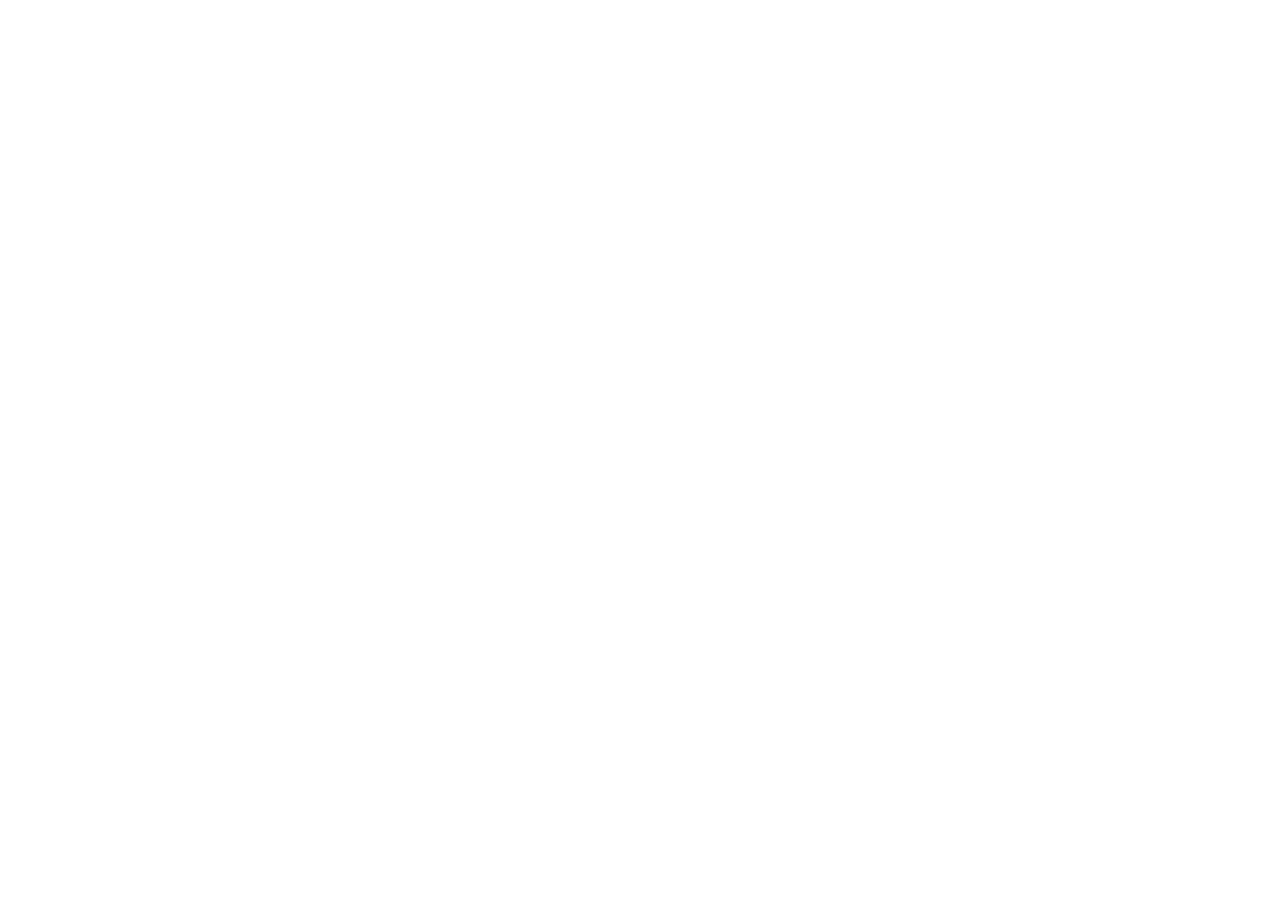
==== index.html @ 9f694861 "Project initialization" ====
<!doctype html>
<html lang="en">
  <head>
    <meta charset="UTF-8" />
    <meta name="viewport" content="width=device-width, initial-scale=1.0" />
    <title>Bloomreach App</title>
  </head>
  <body></body>
</html>
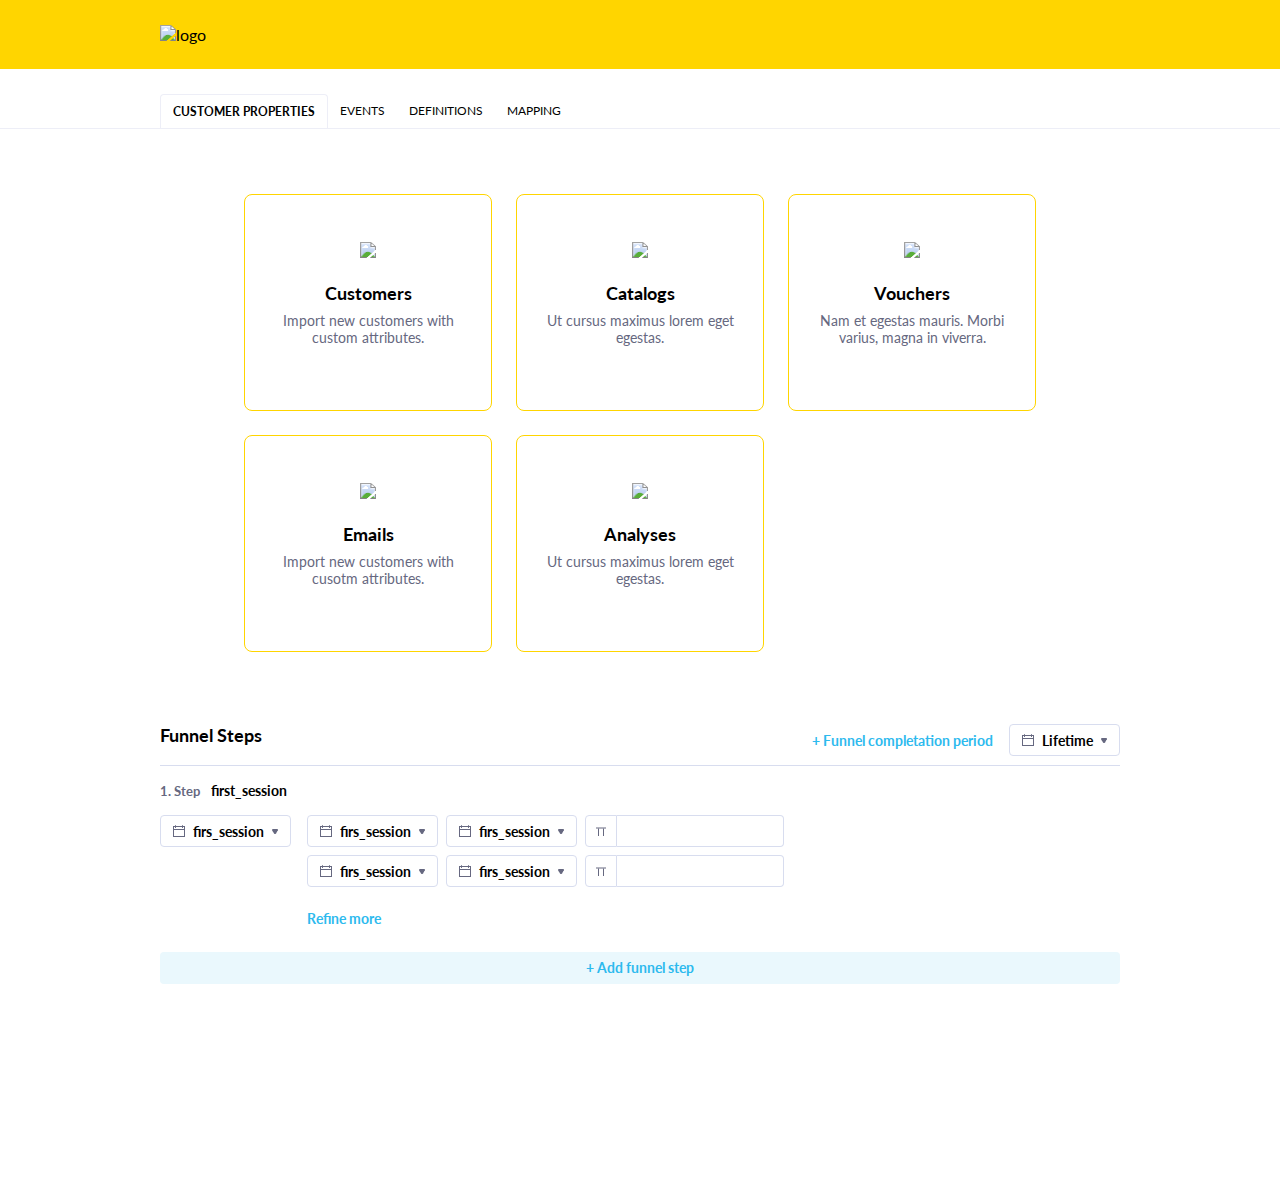
==== commit 62217712: "Created Funnels section. Design 90% is done. Created scss elements file." ====
--- a/index.html
+++ b/index.html
@@ -4,6 +4,149 @@
     <meta charset="UTF-8" />
     <meta name="viewport" content="width=device-width, initial-scale=1.0" />
     <title>Bloomreach App</title>
+    <link rel="stylesheet" href="/assets/css/style.css" />
   </head>
-  <body></body>
+  <body>
+    <div class="app">
+      <div class="container-fluid">
+        <section class="header">
+          <div class="container">
+            <div class="logo">
+              <img src="/assets/img/bloomreach-logo.svg" alt="logo" />
+            </div>
+          </div>
+        </section>
+        <section class="filters">
+          <div class="container">
+            <div class="tabs">
+              <span class="tab active">Customer properties</span>
+              <span class="tab">Events</span>
+              <span class="tab">Definitions</span>
+              <span class="tab">Mapping</span>
+            </div>
+          </div>
+        </section>
+        <div class="container">
+          <section class="services">
+            <div class="cards">
+              <div class="card">
+                <div class="w-flex-col">
+                  <div class="icon">
+                    <img src="/assets/img/icon-customers.svg" />
+                  </div>
+                  <h3 class="title">Customers</h3>
+                  <p class="text">
+                    Import new customers with custom attributes.
+                  </p>
+                </div>
+              </div>
+              <div class="card">
+                <div class="w-flex-col">
+                  <div class="icon">
+                    <img src="/assets/img/icon-customers.svg" />
+                  </div>
+                  <h3 class="title">Catalogs</h3>
+                  <p class="text">Ut cursus maximus lorem eget egestas.</p>
+                </div>
+              </div>
+              <div class="card">
+                <div class="w-flex-col">
+                  <div class="icon">
+                    <img src="/assets/img/icon-customers.svg" />
+                  </div>
+                  <h3 class="title">Vouchers</h3>
+                  <p class="text">
+                    Nam et egestas mauris. Morbi varius, magna in viverra.
+                  </p>
+                </div>
+              </div>
+              <div class="card">
+                <div class="w-flex-col">
+                  <div class="icon">
+                    <img src="/assets/img/icon-customers.svg" />
+                  </div>
+                  <h3 class="title">Emails</h3>
+                  <p class="text">
+                    Import new customers with cusotm attributes.
+                  </p>
+                </div>
+              </div>
+              <div class="card">
+                <div class="w-flex-col">
+                  <div class="icon">
+                    <img src="/assets/img/icon-customers.svg" />
+                  </div>
+                  <h3 class="title">Analyses</h3>
+                  <p class="text">Ut cursus maximus lorem eget egestas.</p>
+                </div>
+              </div>
+            </div>
+          </section>
+          <section class="funnel">
+            <div class="top-bar flex-row flex-just-s-b">
+              <h2 class="title">Funnel Steps</h2>
+              <div class="actions">
+                <div class="cta-text">+ Funnel completation period</div>
+                <div class="selector period">
+                  <span class="icon"></span>
+                  <span class="text">Lifetime</span>
+                  <span class="arrow"></span>
+                </div>
+              </div>
+            </div>
+            <div class="steps">
+              <div class="step">
+                <div class="step-text text">
+                  1. Step <span class="name">first_session</span>
+                </div>
+                <div class="steps-group">
+                  <div class="selector session">
+                    <span class="icon"></span>
+                    <span class="text">firs_session</span>
+                    <span class="arrow"></span>
+                  </div>
+                  <div class="steps-filters">
+                    <div class="group">
+                      <div class="selector device">
+                        <span class="icon"></span>
+                        <span class="text">firs_session</span>
+                        <span class="arrow"></span>
+                      </div>
+                      <div class="selector equals">
+                        <span class="icon"></span>
+                        <span class="text">firs_session</span>
+                        <span class="arrow"></span>
+                      </div>
+                      <div class="input-group">
+                        <span class="icon"></span>
+                        <input type="text" />
+                      </div>
+                    </div>
+                    <div class="group">
+                      <div class="selector device">
+                        <span class="icon"></span>
+                        <span class="text">firs_session</span>
+                        <span class="arrow"></span>
+                      </div>
+                      <div class="selector equals">
+                        <span class="icon"></span>
+                        <span class="text">firs_session</span>
+                        <span class="arrow"></span>
+                      </div>
+                      <div class="input-group">
+                        <span class="icon"></span>
+                        <input type="text" />
+                      </div>
+                    </div>
+                    <span class="cta-text more">Refine more</span>
+                  </div>
+                </div>
+              </div>
+              <div class="btn cta-text add-step">+ Add funnel step</div>
+            </div>
+          </section>
+        </div>
+      </div>
+    </div>
+  </body>
 </html>
--- a/assets/css/style.css
+++ b/assets/css/style.css
@@ -0,0 +1,254 @@
+@import url("https://fonts.googleapis.com/css2?family=Lato:ital,wght@0,100;0,300;0,400;0,700;0,900;1,100;1,400;1,700;1,900&display=swap");
+* {
+  padding: 0;
+  margin: 0;
+  font-family: "Lato", sans-serif;
+  box-sizing: border-box;
+  -webkit-font-smoothing: antialiased;
+  -moz-osx-font-smoothing: grayscale;
+  line-height: normal;
+}
+
+a {
+  text-decoration: none;
+}
+
+p {
+  font-size: 14px;
+  font-style: normal;
+  font-weight: 400;
+}
+
+body {
+  font-size: 16px;
+}
+
+.container {
+  width: 100%;
+  max-width: 960px;
+  margin: 0 auto;
+}
+
+.container-fluid {
+  width: 100%;
+}
+
+.flex-row {
+  display: flex;
+  flex-direction: row;
+}
+
+.flex-just-s-b {
+  display: flex;
+  width: 100%;
+  justify-content: space-between;
+}
+
+/* Colors */
+.title {
+  font-size: 18px;
+  font-style: normal;
+}
+
+.text {
+  font-size: 14px;
+  font-style: normal;
+  font-weight: 400;
+  line-height: normal;
+}
+
+.btn {
+  display: flex;
+  justify-content: center;
+  align-items: center;
+  width: 100%;
+  border-radius: 4px;
+  background: rgba(45, 186, 238, 0.1);
+  padding: 7px 0 8px 0;
+  cursor: pointer;
+}
+
+.cta-text {
+  color: #2dbaee;
+  font-family: Lato;
+  font-size: 14px;
+  font-weight: 700;
+  cursor: pointer;
+}
+
+.selector {
+  display: inline-flex;
+  align-items: center;
+  height: 32px;
+  gap: 8px;
+  border-radius: 4px;
+  border: 1px solid #d8ddef;
+  padding: 8px 12px;
+  cursor: pointer;
+}
+.selector .icon {
+  width: 12px;
+  height: 12px;
+  background-image: url(/assets/img/icon-calendar.svg);
+  background-repeat: no-repeat;
+}
+.selector .text {
+  font-weight: 700;
+}
+.selector .arrow {
+  width: 6px;
+  height: 5px;
+  background-image: url(/assets/img/arrow.png);
+  background-repeat: no-repeat;
+}
+
+.input-group {
+  display: inline-flex;
+}
+.input-group .icon {
+  display: flex;
+  justify-content: center;
+  align-items: center;
+  width: 32px;
+  height: 32px;
+  background-image: url("/assets/img/pi-icon.svg");
+  background-repeat: no-repeat;
+  background-position: center;
+  border: 1px solid #d8ddef;
+  border-radius: 4px 0px 0px 4px;
+}
+.input-group input {
+  height: 32px;
+  border: 1px solid #d8ddef;
+  border-left: none;
+  padding: 7px 0 8px 0;
+  border-radius: 0px 4px 4px 0px;
+}
+
+/* Colors */
+body > * {
+  font-family: "Lato", sans-serif;
+}
+
+.app {
+  /* Header CSS */
+  /* Filter CSS */
+  /* Services CSS */
+  /* Funnel CSS */
+}
+.app .header {
+  background-color: #ffd500;
+}
+.app .header .logo {
+  padding: 25px 0;
+}
+.app .filters {
+  border-bottom: 1px solid #edeef7;
+  margin-top: 25px;
+  z-index: 1;
+}
+.app .filters .tabs {
+  display: flex;
+}
+.app .filters .tabs .tab {
+  font-size: 12px;
+  font-style: normal;
+  font-weight: 400;
+  line-height: normal;
+  padding: 9px 12px;
+  text-transform: uppercase;
+  cursor: pointer;
+}
+.app .filters .tabs .tab.active {
+  font-weight: 700;
+  border: 1px solid #edeef7;
+  border-bottom: #fff;
+  border-radius: 4px 4px 0px 0px;
+  z-index: 100;
+}
+.app .services {
+  margin: 65px 0 72px 0;
+}
+.app .services .cards {
+  display: grid;
+  width: 100%;
+  grid-template-columns: 1fr 1fr 1fr;
+  gap: 24px;
+  padding: 0 84px;
+  cursor: pointer;
+}
+.app .services .cards .card {
+  width: 100%;
+  max-width: 248px;
+  height: 217px;
+  border-radius: 8px;
+  border: 1px solid #ffd500;
+}
+.app .services .cards .card .w-flex-col {
+  display: flex;
+  flex-direction: column;
+}
+.app .services .cards .card .w-flex-col > * {
+  display: flex;
+  flex-direction: column;
+  justify-content: center;
+  align-items: center;
+  text-align: center;
+}
+.app .services .cards .card .icon {
+  padding: 47px 0 24px 0;
+}
+.app .services .cards .card .title {
+  font-weight: 700;
+  line-height: normal;
+  margin-bottom: 8px;
+}
+.app .services .cards .card .text {
+  color: #666880;
+  padding: 0 24px;
+}
+.app .funnel .top-bar {
+  border-bottom: 1px solid #d8ddef;
+  padding-bottom: 9px;
+}
+.app .funnel .top-bar .actions {
+  display: flex;
+  align-items: center;
+  gap: 16px;
+}
+.app .steps {
+  display: flex;
+  flex-direction: column;
+}
+.app .steps .step .step-text {
+  color: #666880;
+  font-size: 13px;
+  font-weight: 700;
+  padding: 16px 0;
+}
+.app .steps .step .step-text .name {
+  font-size: 14px;
+  color: #000;
+  padding-left: 8px;
+}
+.app .steps .step .steps-group {
+  display: flex;
+  flex-direction: row;
+  gap: 16px;
+}
+.app .steps .step .steps-group .steps-filters {
+  display: flex;
+  flex-direction: column;
+}
+.app .steps .step .steps-group .steps-filters .group {
+  display: inline-flex;
+  align-items: center;
+  gap: 8px;
+  margin-bottom: 8px;
+}
+.app .steps .more {
+  margin: 15px 0 25px 0;
+}
+.app .steps .add-step {
+  margin-bottom: 200px;
+}/*# sourceMappingURL=style.css.map */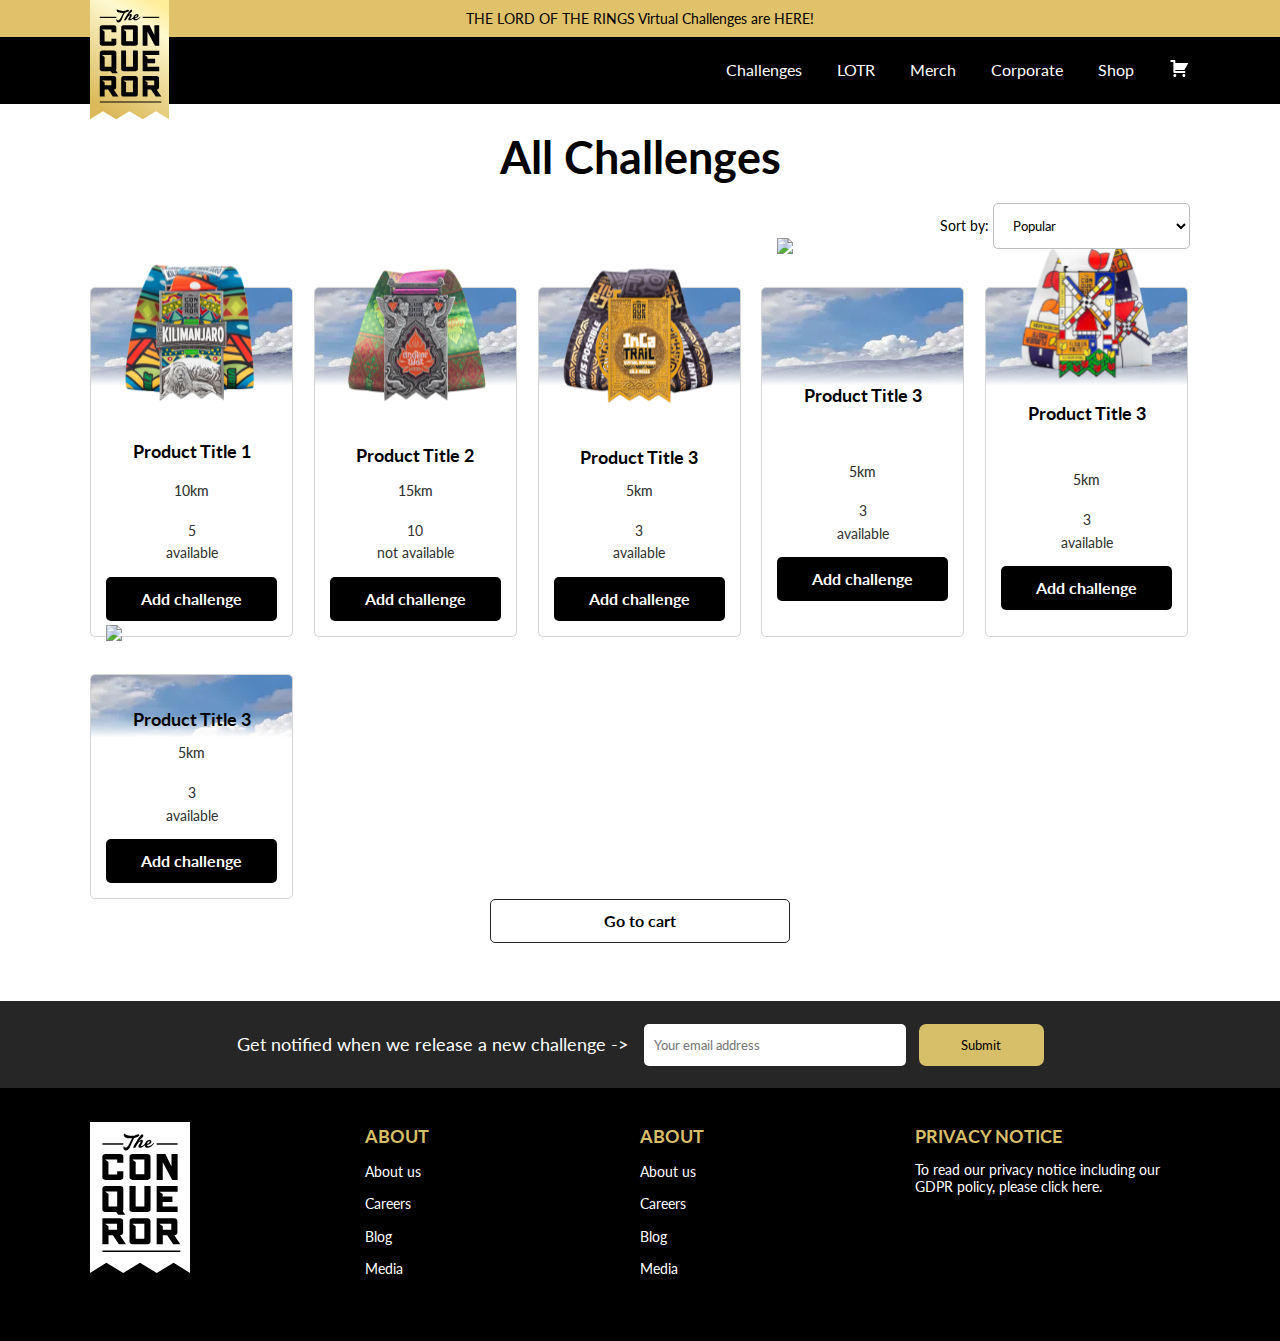
==== commit 7813156e: "Update files" ====
--- a/index.html
+++ b/index.html
@@ -3,150 +3,100 @@
   <head>
     <meta charset="UTF-8" />
     <meta name="viewport" content="width=device-width, initial-scale=1.0" />
-    <title>Bloomreach App</title>
-    <link rel="stylesheet" href="/assets/css/style.css" />
+    <title>The Conquere</title>
+    <link rel="stylesheet" href="assets/css/style.css" />
   </head>
   <body>
-    <div class="app">
+    <div class="conqueror-app">
       <div class="container-fluid">
         <section class="header">
-          <div class="container">
-            <div class="logo">
-              <img src="/assets/img/bloomreach-logo.svg" alt="logo" />
+          <div class="top">
+            <div class="container">
+              <p>THE LORD OF THE RINGS Virtual Challenges are HERE!</p>
             </div>
           </div>
-        </section>
-        <section class="filters">
-          <div class="container">
-            <div class="tabs">
-              <span class="tab active">Customer properties</span>
-              <span class="tab">Events</span>
-              <span class="tab">Definitions</span>
-              <span class="tab">Mapping</span>
+          <div class="navigation">
+            <div class="container">
+              <div class="nav-menu">
+                <a href="http://" target="_blank">Challenges</a>
+                <a href="http://" target="_blank">LOTR</a>
+                <a href="http://" target="_blank">Merch</a>
+                <a href="http://" target="_blank">Corporate</a>
+                <a href="http://" target="_blank">Shop</a>
+
+                <a href="http://" target="_blank">
+                  <img src="./assets/img/cart-icon.svg" alt="cart-icon" />
+                </a>
+              </div>
             </div>
           </div>
         </section>
         <div class="container">
-          <section class="services">
-            <div class="cards">
-              <div class="card">
-                <div class="w-flex-col">
-                  <div class="icon">
-                    <img src="/assets/img/icon-customers.svg" />
-                  </div>
-                  <h3 class="title">Customers</h3>
-                  <p class="text">
-                    Import new customers with custom attributes.
-                  </p>
-                </div>
-              </div>
-              <div class="card">
-                <div class="w-flex-col">
-                  <div class="icon">
-                    <img src="/assets/img/icon-customers.svg" />
-                  </div>
-                  <h3 class="title">Catalogs</h3>
-                  <p class="text">Ut cursus maximus lorem eget egestas.</p>
-                </div>
-              </div>
-              <div class="card">
-                <div class="w-flex-col">
-                  <div class="icon">
-                    <img src="/assets/img/icon-customers.svg" />
-                  </div>
-                  <h3 class="title">Vouchers</h3>
-                  <p class="text">
-                    Nam et egestas mauris. Morbi varius, magna in viverra.
-                  </p>
-                </div>
-              </div>
-              <div class="card">
-                <div class="w-flex-col">
-                  <div class="icon">
-                    <img src="/assets/img/icon-customers.svg" />
-                  </div>
-                  <h3 class="title">Emails</h3>
-                  <p class="text">
-                    Import new customers with cusotm attributes.
-                  </p>
-                </div>
-              </div>
-              <div class="card">
-                <div class="w-flex-col">
-                  <div class="icon">
-                    <img src="/assets/img/icon-customers.svg" />
-                  </div>
-                  <h3 class="title">Analyses</h3>
-                  <p class="text">Ut cursus maximus lorem eget egestas.</p>
-                </div>
-              </div>
+          <section class="all-challenges">
+            <div class="title">
+              <h1>All Challenges</h1>
             </div>
-          </section>
-          <section class="funnel">
-            <div class="top-bar flex-row flex-just-s-b">
-              <h2 class="title">Funnel Steps</h2>
-              <div class="actions">
-                <div class="cta-text">+ Funnel completation period</div>
-                <div class="selector period">
-                  <span class="icon"></span>
-                  <span class="text">Lifetime</span>
-                  <span class="arrow"></span>
-                </div>
-              </div>
+            <div class="filters">
+              <label class="text">Sort by:</label>
+              <select name="sort-by" id="filter">
+                <option value="popular">Popular</option>
+                <option value="new">Newest</option>
+              </select>
             </div>
-            <div class="steps">
-              <div class="step">
-                <div class="step-text text">
-                  1. Step <span class="name">first_session</span>
-                </div>
-                <div class="steps-group">
-                  <div class="selector session">
-                    <span class="icon"></span>
-                    <span class="text">firs_session</span>
-                    <span class="arrow"></span>
-                  </div>
-                  <div class="steps-filters">
-                    <div class="group">
-                      <div class="selector device">
-                        <span class="icon"></span>
-                        <span class="text">firs_session</span>
-                        <span class="arrow"></span>
-                      </div>
-                      <div class="selector equals">
-                        <span class="icon"></span>
-                        <span class="text">firs_session</span>
-                        <span class="arrow"></span>
-                      </div>
-                      <div class="input-group">
-                        <span class="icon"></span>
-                        <input type="text" />
-                      </div>
-                    </div>
-                    <div class="group">
-                      <div class="selector device">
-                        <span class="icon"></span>
-                        <span class="text">firs_session</span>
-                        <span class="arrow"></span>
-                      </div>
-                      <div class="selector equals">
-                        <span class="icon"></span>
-                        <span class="text">firs_session</span>
-                        <span class="arrow"></span>
-                      </div>
-                      <div class="input-group">
-                        <span class="icon"></span>
-                        <input type="text" />
-                      </div>
-                    </div>
-                    <span class="cta-text more">Refine more</span>
-                  </div>
-                </div>
-              </div>
-              <div class="btn cta-text add-step">+ Add funnel step</div>
+            <div id="challenges-grid"></div>
+            <div class="to-cart">
+              <a href="/summary.html" class="btn">Go to cart</a>
             </div>
           </section>
         </div>
+        <section class="newsletter">
+          <div class="wrapper center-x-y">
+            <p>Get notified when we release a new challenge -></p>
+            <form action="">
+              <input
+                type="email"
+                name="email"
+                id="user_email"
+                placeholder="Your email address"
+              />
+              <button type="submit">Submit</button>
+            </form>
+          </div>
+        </section>
+        <section class="footer">
+          <div class="container">
+            <div class="col">
+              <img src="assets/img/logo-white.svg" alt="logo" class="f-logo" />
+            </div>
+            <div class="col">
+              <div class="name">ABOUT</div>
+              <div class="nav-menu-column">
+                <a href="#" target="_blank">About us </a>
+                <a href="http://" target="_blank">Careers</a>
+                <a href="http://" target="_blank">Blog</a>
+                <a href="http://" target="_blank">Media</a>
+              </div>
+            </div>
+            <div class="col">
+              <div class="name">ABOUT</div>
+              <div class="nav-menu-column">
+                <a href="#" target="_blank">About us </a>
+                <a href="http://" target="_blank">Careers</a>
+                <a href="http://" target="_blank">Blog</a>
+                <a href="http://" target="_blank">Media</a>
+              </div>
+            </div>
+            <div class="col">
+              <div class="name">PRIVACY NOTICE</div>
+              <p>
+                To read our privacy notice including our GDPR policy, please
+                click here.
+              </p>
+            </div>
+          </div>
+        </section>
       </div>
     </div>
   </body>
+  <script src="scripts.js"></script>
 </html>
--- a/assets/css/style.css
+++ b/assets/css/style.css
@@ -1,4 +1,4 @@
-@import url("https://fonts.googleapis.com/css2?family=Lato:ital,wght@0,100;0,300;0,400;0,700;0,900;1,100;1,400;1,700;1,900&display=swap");
+@import url("https://fonts.googleapis.com/css2?family=Inter:wght@100;200;300;400;500;600;700;800;900&family=Lato:ital,wght@0,100;0,300;0,400;0,700;0,900;1,100;1,400;1,700;1,900&display=swap");
 * {
   padding: 0;
   margin: 0;
@@ -25,9 +25,14 @@
 
 .container {
   width: 100%;
-  max-width: 960px;
+  max-width: 1100px;
   margin: 0 auto;
 }
+@media (min-width: 0) and (max-width: 768px) {
+  .container {
+    padding: 0 24px;
+  }
+}
 
 .container-fluid {
   width: 100%;
@@ -45,26 +50,40 @@
 }
 
 /* Colors */
-.title {
-  font-size: 18px;
+h1 {
+  font-size: 45px;
   font-style: normal;
+  font-weight: 700;
+  line-height: 110%; /* 49.5px */
+}
+
+.separator {
+  width: 100%;
+  height: 1px;
+  background-color: #edeef7;
 }
 
 .text {
   font-size: 14px;
   font-style: normal;
   font-weight: 400;
-  line-height: normal;
+  line-height: 110%; /* 15.4px */
 }
 
 .btn {
   display: flex;
+  width: 100%;
+  max-width: 300px;
+  height: 44px;
+  font-size: 16px;
+  font-weight: 700;
+  color: #fff;
   justify-content: center;
   align-items: center;
-  width: 100%;
-  border-radius: 4px;
-  background: rgba(45, 186, 238, 0.1);
-  padding: 7px 0 8px 0;
+  gap: 10px;
+  background: #000;
+  border-radius: 5px;
+  line-height: 160%; /* 25.6px */
   cursor: pointer;
 }
 
@@ -89,7 +108,7 @@
 .selector .icon {
   width: 12px;
   height: 12px;
-  background-image: url(/assets/img/icon-calendar.svg);
+  background-image: url("/assets/img/icon-calendar.svg");
   background-repeat: no-repeat;
 }
 .selector .text {
@@ -98,7 +117,7 @@
 .selector .arrow {
   width: 6px;
   height: 5px;
-  background-image: url(/assets/img/arrow.png);
+  background-image: url("/assets/img/arrow.svg");
   background-repeat: no-repeat;
 }
 
@@ -125,130 +144,323 @@
   border-radius: 0px 4px 4px 0px;
 }
 
+.connector {
+  display: flex;
+  flex-direction: column;
+  width: 8px;
+  height: calc(100% + 8px);
+}
+.connector span {
+  position: relative;
+  background-color: #d8ddef;
+}
+.connector .line-1 {
+  width: 8px;
+  height: 1px;
+}
+.connector .line-2 {
+  left: 3px;
+  width: 1px;
+  height: 100%;
+}
+.connector .line-3 {
+  left: 3px;
+  width: 4px;
+  height: 1px;
+}
+
 /* Colors */
 body > * {
-  font-family: "Lato", sans-serif;
-}
-
-.app {
-  /* Header CSS */
-  /* Filter CSS */
-  /* Services CSS */
-  /* Funnel CSS */
-}
-.app .header {
-  background-color: #ffd500;
-}
-.app .header .logo {
-  padding: 25px 0;
-}
-.app .filters {
-  border-bottom: 1px solid #edeef7;
-  margin-top: 25px;
+  font-family: "Inter", sans-serif;
+}
+
+.conqueror-app .header .top {
+  background-color: #e0c26b;
+}
+.conqueror-app .header .top div {
+  position: relative;
+  text-align: center;
+}
+.conqueror-app .header .top div::before {
+  content: "";
+  position: absolute;
+  left: 0;
+  top: 0;
+  width: 100px;
+  height: 120px;
+  background-image: url(/assets/img/logo.svg);
+  background-repeat: no-repeat;
+  z-index: 1000;
+}
+.conqueror-app .header .top div p {
+  padding: 10px 0;
+}
+.conqueror-app .header .navigation {
+  background-color: #000;
+}
+.conqueror-app .header .navigation div {
+  display: flex;
+  width: 100%;
+  justify-content: flex-end;
+}
+.conqueror-app .header .navigation div .nav-menu {
+  display: inline-flex;
+  gap: 35px;
+}
+.conqueror-app .header .navigation div .nav-menu a {
+  font-size: 16px;
+  color: #fff;
+  line-height: 23px; /* 143.75% */
+  padding: 21px 0;
+}
+.conqueror-app .all-challenges {
+  display: flex;
+  flex-direction: column;
+  margin-bottom: 58px;
+}
+.conqueror-app .all-challenges .title {
+  margin-top: 19px;
+}
+.conqueror-app .all-challenges .title h1 {
+  text-align: center;
+  padding: 10px 0 20px 0;
+}
+.conqueror-app .all-challenges .filters {
+  position: relative;
+  align-self: flex-end;
+  margin-bottom: 20px;
+  z-index: 10;
+}
+.conqueror-app .all-challenges .filters select {
+  width: 197px;
+  border-radius: 5px;
+  border: 1px solid #bdbdbd;
+  background: #fff;
+  padding: 13px 15px;
+}
+.conqueror-app .all-challenges #challenges-grid {
+  display: grid;
+  grid-template-columns: 1fr 1fr 1fr 1fr 1fr;
+  gap: 19px;
+}
+@media (min-width: 0) and (max-width: 768px) {
+  .conqueror-app .all-challenges #challenges-grid {
+    grid-template-columns: 1fr 1fr;
+  }
+}
+.conqueror-app .all-challenges #challenges-grid .card {
+  position: relative;
+  display: flex;
+  flex-direction: column;
+  max-width: 203px;
+  border-radius: 5px;
+  border: 1px solid #d4d4d4;
+  padding: 15px;
+  margin-top: 18px;
   z-index: 1;
 }
-.app .filters .tabs {
-  display: flex;
-}
-.app .filters .tabs .tab {
-  font-size: 12px;
+@media (min-width: 0) and (max-width: 768px) {
+  .conqueror-app .all-challenges #challenges-grid .card {
+    width: 100%;
+  }
+}
+.conqueror-app .all-challenges #challenges-grid .card > div {
+  flex: 1;
+}
+.conqueror-app .all-challenges #challenges-grid .card .image {
+  display: flex;
+  flex-direction: column;
+  align-items: center;
+  border-radius: 5px;
+}
+.conqueror-app .all-challenges #challenges-grid .card .image .medal {
+  width: 100%;
+  margin-top: -65px;
+}
+@media (min-width: 0) and (max-width: 768px) {
+  .conqueror-app .all-challenges #challenges-grid .card .image .medal {
+    width: 100%;
+  }
+}
+.conqueror-app .all-challenges #challenges-grid .card .image .medal img {
+  position: relative;
+  max-width: 100%;
+  height: 100%;
+  z-index: 1000;
+}
+.conqueror-app .all-challenges #challenges-grid .card .image .medal img::after {
+  content: "";
+  position: absolute;
+  bottom: 0;
+  display: block;
+  width: 100%;
+  height: 146px;
+  background: radial-gradient(50% 50% at 50% 50%, #000000 0%, rgba(0, 0, 0, 0.416667) 41.67%, rgba(0, 0, 0, 0) 100%);
+  background-position: center;
+  z-index: 1;
+}
+.conqueror-app .all-challenges #challenges-grid .card .title {
+  font-size: 18px;
+  font-weight: 700;
+  text-align: center;
+  line-height: 120%; /* 21.6px */
+}
+.conqueror-app .all-challenges #challenges-grid .card .details-group {
+  padding: 12px 0;
+}
+.conqueror-app .all-challenges #challenges-grid .card .details-group p {
+  color: #323232;
+  font-size: 14px;
+  font-weight: 400;
+  text-align: center;
+  line-height: 160%; /* 22.4px */
+}
+.conqueror-app .all-challenges #challenges-grid .card .details-group .distance {
+  color: #323232;
+  font-weight: 500;
+  padding-bottom: 17.5px;
+}
+.conqueror-app .all-challenges #challenges-grid .card .buy-btn {
+  display: flex;
+  width: 100%;
+  max-width: 174px;
+  height: 44px;
+  font-size: 16px;
+  font-weight: 700;
+  color: #fff;
+  justify-content: center;
+  align-items: center;
+  gap: 10px;
+  background: #000;
+  border-radius: 5px;
+  line-height: 160%; /* 25.6px */
+  cursor: pointer;
+}
+.conqueror-app .all-challenges .to-cart {
+  display: flex;
+  margin: 0 auto;
+}
+.conqueror-app .all-challenges .to-cart .btn {
+  min-width: 300px;
+  background: transparent;
+  border: 1px solid #262626;
+  color: #000;
+}
+.conqueror-app .newsletter {
+  width: 100%;
+  background: #262626;
+}
+.conqueror-app .newsletter .wrapper {
+  display: flex;
+  width: 100%;
+  height: 87px;
+  flex-direction: row;
+  justify-content: center;
+  align-items: center;
+  padding: 16px 0;
+  gap: 16px;
+}
+@media (min-width: 0) and (max-width: 768px) {
+  .conqueror-app .newsletter .wrapper {
+    flex-direction: column;
+    height: auto;
+  }
+}
+.conqueror-app .newsletter .wrapper p {
+  color: #fff;
+  font-size: 18px;
+  line-height: 160%; /* 28.8px */
+}
+.conqueror-app .newsletter .wrapper form {
+  display: flex;
+  gap: 13px;
+}
+.conqueror-app .newsletter .wrapper form > * {
+  border: none;
+}
+.conqueror-app .newsletter .wrapper form input {
+  display: flex;
+  width: 262px;
+  padding: 10px;
+  border-radius: 5px;
+  gap: 10px;
+}
+@media (min-width: 0) and (max-width: 768px) {
+  .conqueror-app .newsletter .wrapper form input {
+    width: 200px;
+  }
+}
+.conqueror-app .newsletter .wrapper form button {
+  display: flex;
+  width: 125px;
+  height: 42px;
+  background: #d7be69;
+  justify-content: center;
+  align-items: center;
+  border-radius: 7.229px;
+  cursor: pointer;
+}
+.conqueror-app .footer {
+  background: #000;
+  padding-bottom: 60px;
+}
+.conqueror-app .footer div {
+  display: flex;
+}
+@media (min-width: 0) and (max-width: 768px) {
+  .conqueror-app .footer div {
+    flex-direction: column;
+    align-items: center;
+  }
+}
+.conqueror-app .footer div .col {
+  flex: 1;
+  display: flex;
+  flex-direction: column;
+  color: #fff;
+  margin-top: 34px;
+}
+.conqueror-app .footer div .col .f-logo {
+  width: 100px;
+  height: 151px;
+}
+.conqueror-app .footer div .col .name {
+  color: #d7be69;
+  font-size: 18px;
+  font-weight: 700;
+  line-height: 160%; /* 28.8px */
+  margin-bottom: 10px;
+}
+.conqueror-app .footer div .col .nav-menu-column {
+  display: flex;
+  flex-direction: column;
+  gap: 10px;
+}
+.conqueror-app .footer div .col .nav-menu-column a {
+  font-size: 14px;
+  color: #fff;
   font-style: normal;
   font-weight: 400;
-  line-height: normal;
-  padding: 9px 12px;
-  text-transform: uppercase;
-  cursor: pointer;
-}
-.app .filters .tabs .tab.active {
-  font-weight: 700;
-  border: 1px solid #edeef7;
-  border-bottom: #fff;
-  border-radius: 4px 4px 0px 0px;
-  z-index: 100;
-}
-.app .services {
-  margin: 65px 0 72px 0;
-}
-.app .services .cards {
-  display: grid;
-  width: 100%;
-  grid-template-columns: 1fr 1fr 1fr;
-  gap: 24px;
-  padding: 0 84px;
-  cursor: pointer;
-}
-.app .services .cards .card {
-  width: 100%;
-  max-width: 248px;
-  height: 217px;
-  border-radius: 8px;
-  border: 1px solid #ffd500;
-}
-.app .services .cards .card .w-flex-col {
-  display: flex;
-  flex-direction: column;
-}
-.app .services .cards .card .w-flex-col > * {
-  display: flex;
-  flex-direction: column;
-  justify-content: center;
-  align-items: center;
+  line-height: 160%; /* 22.4px */
+}
+.conqueror-app .summary {
+  padding-top: 80px;
+}
+.conqueror-app .summary h2 {
   text-align: center;
-}
-.app .services .cards .card .icon {
-  padding: 47px 0 24px 0;
-}
-.app .services .cards .card .title {
-  font-weight: 700;
-  line-height: normal;
-  margin-bottom: 8px;
-}
-.app .services .cards .card .text {
-  color: #666880;
-  padding: 0 24px;
-}
-.app .funnel .top-bar {
-  border-bottom: 1px solid #d8ddef;
-  padding-bottom: 9px;
-}
-.app .funnel .top-bar .actions {
-  display: flex;
-  align-items: center;
-  gap: 16px;
-}
-.app .steps {
-  display: flex;
-  flex-direction: column;
-}
-.app .steps .step .step-text {
-  color: #666880;
-  font-size: 13px;
-  font-weight: 700;
-  padding: 16px 0;
-}
-.app .steps .step .step-text .name {
-  font-size: 14px;
-  color: #000;
-  padding-left: 8px;
-}
-.app .steps .step .steps-group {
-  display: flex;
-  flex-direction: row;
-  gap: 16px;
-}
-.app .steps .step .steps-group .steps-filters {
-  display: flex;
-  flex-direction: column;
-}
-.app .steps .step .steps-group .steps-filters .group {
-  display: inline-flex;
-  align-items: center;
-  gap: 8px;
-  margin-bottom: 8px;
-}
-.app .steps .more {
-  margin: 15px 0 25px 0;
-}
-.app .steps .add-step {
-  margin-bottom: 200px;
+  padding-bottom: 24px;
+}
+.conqueror-app .summary table {
+  width: 100%;
+  border-collapse: collapse;
+}
+.conqueror-app .summary th,
+.conqueror-app .summary td {
+  border: 1px solid #d4d4d4;
+  padding: 8px;
+  text-align: left;
+  border-radius: 5px;
+}
+.conqueror-app .summary .total-row {
+  font-weight: bold;
 }/*# sourceMappingURL=style.css.map */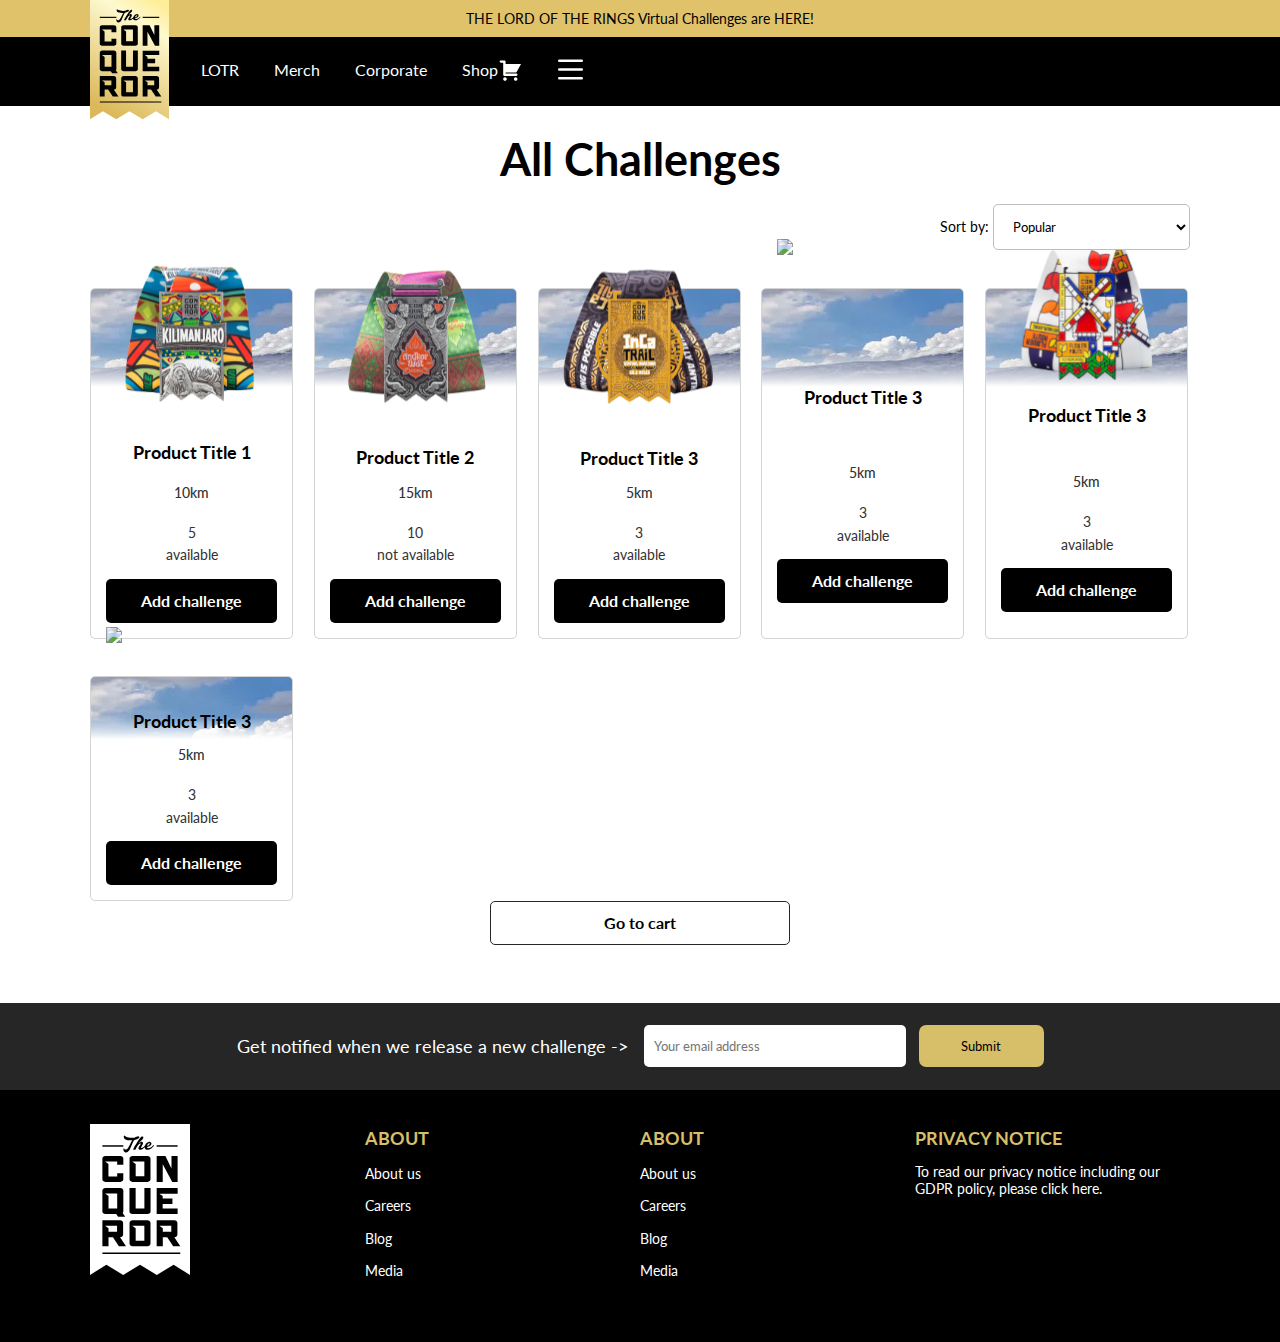
==== commit d7c2ad67: "Displayed selected item in cart summary page. Adde media query for responsive version." ====
--- a/index.html
+++ b/index.html
@@ -18,15 +18,24 @@
           <div class="navigation">
             <div class="container">
               <div class="nav-menu">
-                <a href="http://" target="_blank">Challenges</a>
-                <a href="http://" target="_blank">LOTR</a>
-                <a href="http://" target="_blank">Merch</a>
-                <a href="http://" target="_blank">Corporate</a>
-                <a href="http://" target="_blank">Shop</a>
-
-                <a href="http://" target="_blank">
-                  <img src="./assets/img/cart-icon.svg" alt="cart-icon" />
-                </a>
+                <div class="menu">
+                  <a href="http://" target="_blank">Challenges</a>
+                  <a href="http://" target="_blank">LOTR</a>
+                  <a href="http://" target="_blank">Merch</a>
+                  <a href="http://" target="_blank">Corporate</a>
+                  <a href="http://" target="_blank">Shop</a>
+                </div>
+                <div class="icons">
+                  <a href="http://" target="_blank">
+                    <img src="./assets/img/cart-icon.svg" alt="cart-icon" />
+                  </a>
+                  <div id="hamburger-menu">
+                    <img
+                      src="/assets/img/hamburger-menu.svg"
+                      alt="hamburger-menu"
+                    />
+                  </div>
+                </div>
               </div>
             </div>
           </div>
--- a/assets/css/style.css
+++ b/assets/css/style.css
@@ -192,25 +192,74 @@
   background-repeat: no-repeat;
   z-index: 1000;
 }
+@media (min-width: 0) and (max-width: 768px) {
+  .conqueror-app .header .top div::before {
+    display: none;
+  }
+}
 .conqueror-app .header .top div p {
   padding: 10px 0;
 }
 .conqueror-app .header .navigation {
   background-color: #000;
 }
-.conqueror-app .header .navigation div {
+.conqueror-app .header .navigation > div {
   display: flex;
   width: 100%;
   justify-content: flex-end;
 }
-.conqueror-app .header .navigation div .nav-menu {
-  display: inline-flex;
+.conqueror-app .header .navigation > div .nav-menu {
+  display: flex;
+  width: 100%;
+}
+@media (min-width: 0) and (max-width: 768px) {
+  .conqueror-app .header .navigation > div .nav-menu {
+    flex-direction: column;
+  }
+  .conqueror-app .header .navigation > div .nav-menu > * {
+    flex: 1;
+  }
+}
+.conqueror-app .header .navigation > div .nav-menu .menu {
+  display: flex;
   gap: 35px;
 }
-.conqueror-app .header .navigation div .nav-menu a {
+@media (min-width: 0) and (max-width: 768px) {
+  .conqueror-app .header .navigation > div .nav-menu .menu {
+    display: none;
+    order: 2;
+  }
+  .conqueror-app .header .navigation > div .nav-menu .menu.active {
+    display: flex;
+    flex-direction: column;
+    justify-content: center;
+    align-items: center;
+    margin: 10px 0;
+  }
+}
+.conqueror-app .header .navigation > div .nav-menu .menu a {
   font-size: 16px;
   color: #fff;
   line-height: 23px; /* 143.75% */
+  padding: 21px 0;
+}
+.conqueror-app .header .navigation > div .nav-menu .icons {
+  display: flex;
+  justify-content: center;
+  align-items: center;
+  gap: 10px;
+  gap: 35px;
+}
+@media (min-width: 0) and (max-width: 768px) {
+  .conqueror-app .header .navigation > div .nav-menu .icons {
+    order: 1;
+    align-self: end;
+  }
+}
+.conqueror-app .header .navigation > div .nav-menu .icons img {
+  width: 25px;
+}
+.conqueror-app .header .navigation > div .nav-menu .icons a {
   padding: 21px 0;
 }
 .conqueror-app .all-challenges {
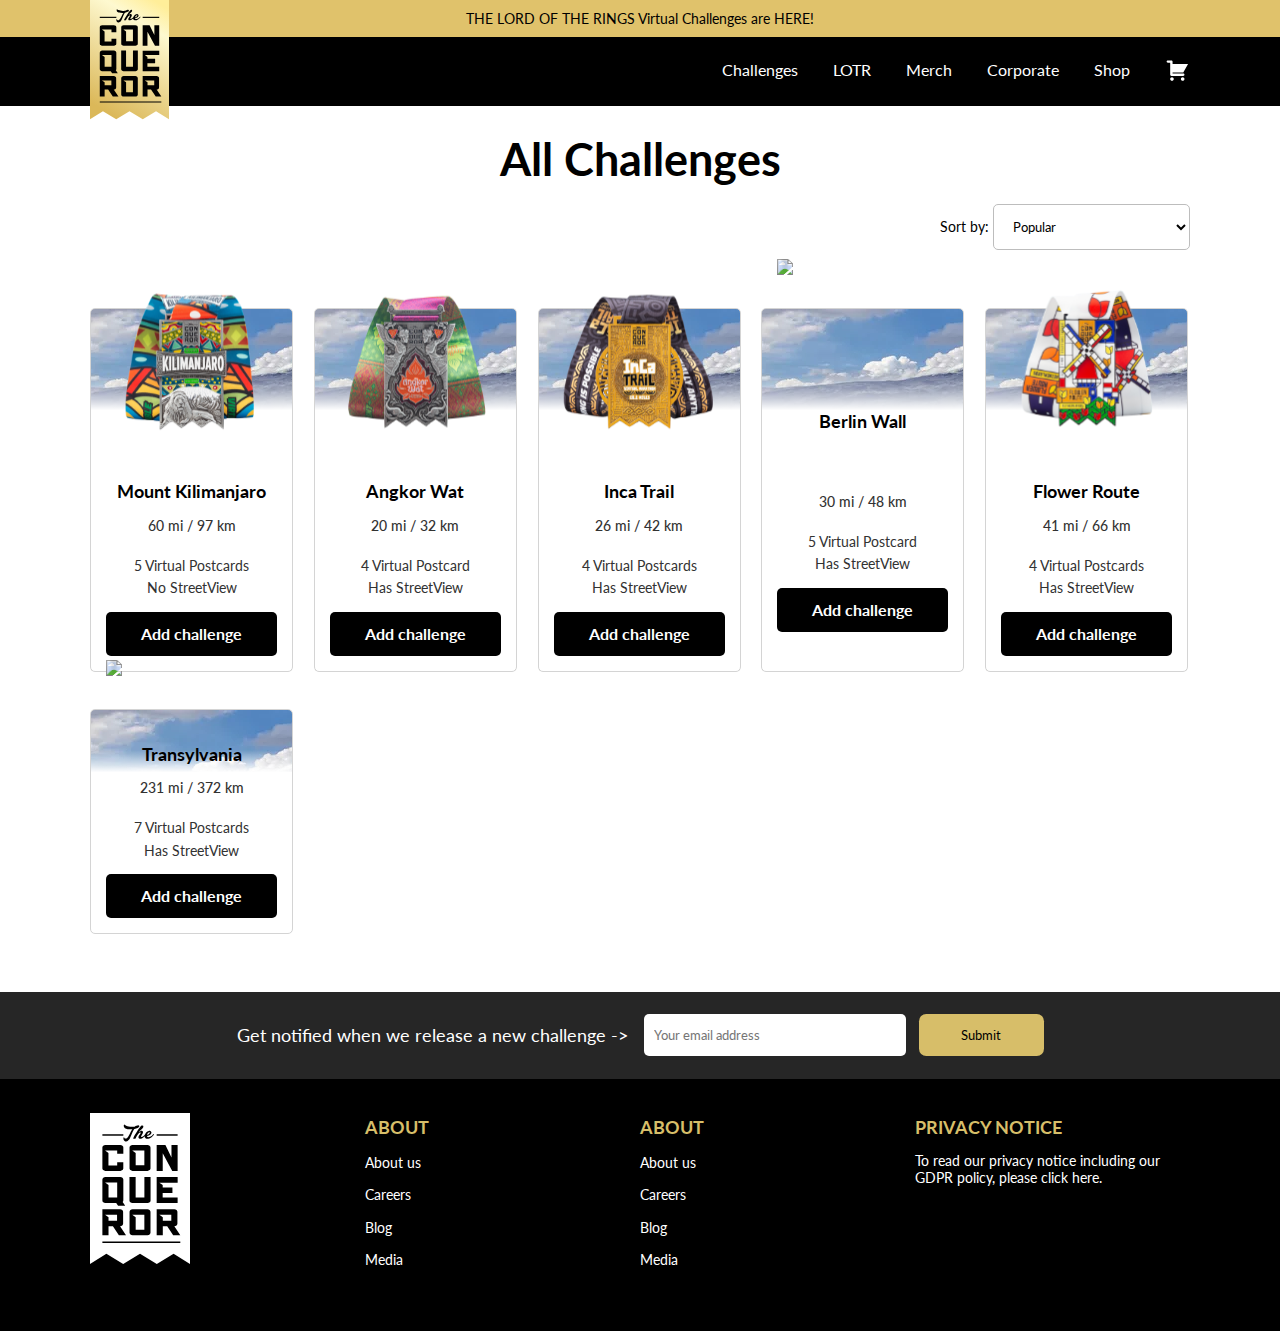
==== commit 812b04b8: "Add few new features and minor fixes." ====
--- a/index.html
+++ b/index.html
@@ -26,14 +26,22 @@
                   <a href="http://" target="_blank">Shop</a>
                 </div>
                 <div class="icons">
-                  <a href="http://" target="_blank">
+                  <a href="/summary.html" class="cart-btn">
                     <img src="./assets/img/cart-icon.svg" alt="cart-icon" />
+                    <span id="count_cart"></span>
                   </a>
                   <div id="hamburger-menu">
                     <img
                       src="/assets/img/hamburger-menu.svg"
                       alt="hamburger-menu"
                     />
+                  </div>
+                </div>
+                <div id="cart-box" class="cart-preview">
+                  <h4>Cart</h4>
+                  <div id="cart-summary"></div>
+                  <div class="to-cart">
+                    <a href="/summary.html" class="btn">Go to cart</a>
                   </div>
                 </div>
               </div>
@@ -53,9 +61,6 @@
               </select>
             </div>
             <div id="challenges-grid"></div>
-            <div class="to-cart">
-              <a href="/summary.html" class="btn">Go to cart</a>
-            </div>
           </section>
         </div>
         <section class="newsletter">
--- a/assets/css/style.css
+++ b/assets/css/style.css
@@ -209,8 +209,10 @@
   justify-content: flex-end;
 }
 .conqueror-app .header .navigation > div .nav-menu {
-  display: flex;
-  width: 100%;
+  position: relative;
+  display: flex;
+  width: 100%;
+  justify-content: flex-end;
 }
 @media (min-width: 0) and (max-width: 768px) {
   .conqueror-app .header .navigation > div .nav-menu {
@@ -247,8 +249,8 @@
   display: flex;
   justify-content: center;
   align-items: center;
+  margin-left: 35px;
   gap: 10px;
-  gap: 35px;
 }
 @media (min-width: 0) and (max-width: 768px) {
   .conqueror-app .header .navigation > div .nav-menu .icons {
@@ -256,11 +258,52 @@
     align-self: end;
   }
 }
-.conqueror-app .header .navigation > div .nav-menu .icons img {
+.conqueror-app .header .navigation > div .nav-menu .icons #hamburger-menu {
+  display: none;
+}
+@media (min-width: 0) and (max-width: 768px) {
+  .conqueror-app .header .navigation > div .nav-menu .icons #hamburger-menu {
+    display: block;
+  }
+}
+.conqueror-app .header .navigation > div .nav-menu .icons a.cart-btn {
+  padding: 21px 0;
+}
+.conqueror-app .header .navigation > div .nav-menu .icons a.cart-btn img {
   width: 25px;
 }
-.conqueror-app .header .navigation > div .nav-menu .icons a {
-  padding: 21px 0;
+.conqueror-app .header .navigation > div .nav-menu .icons a.cart-btn #count_cart {
+  position: relative;
+  bottom: 17px;
+  display: none;
+  justify-content: center;
+  height: 25px;
+  width: 25px;
+  color: #fff;
+  background: red;
+  align-items: center;
+  border-radius: 50px;
+  padding: 4px;
+}
+.conqueror-app .header .navigation > div .nav-menu .icons a.cart-btn #count_cart.active {
+  display: inline-flex;
+}
+.conqueror-app .header .navigation > div .nav-menu .cart-preview {
+  display: none;
+  position: absolute;
+  top: 85px;
+  right: 10px;
+  min-width: 180px;
+  flex-direction: column;
+  background: #fff;
+  border: 1px solid silver;
+  padding: 13px;
+  border-radius: 5px;
+  gap: 20px;
+  z-index: 1000;
+}
+.conqueror-app .header .navigation > div .nav-menu .cart-preview.active {
+  display: flex !important;
 }
 .conqueror-app .all-challenges {
   display: flex;
@@ -277,7 +320,7 @@
 .conqueror-app .all-challenges .filters {
   position: relative;
   align-self: flex-end;
-  margin-bottom: 20px;
+  margin-bottom: 40px;
   z-index: 10;
 }
 .conqueror-app .all-challenges .filters select {
@@ -334,8 +377,13 @@
 .conqueror-app .all-challenges #challenges-grid .card .image .medal img {
   position: relative;
   max-width: 100%;
-  height: 100%;
+  height: 200px;
   z-index: 1000;
+}
+@media (min-width: 0) and (max-width: 768px) {
+  .conqueror-app .all-challenges #challenges-grid .card .image .medal img {
+    height: 100%;
+  }
 }
 .conqueror-app .all-challenges #challenges-grid .card .image .medal img::after {
   content: "";
@@ -387,7 +435,7 @@
 }
 .conqueror-app .all-challenges .to-cart {
   display: flex;
-  margin: 0 auto;
+  margin: 24px auto;
 }
 .conqueror-app .all-challenges .to-cart .btn {
   min-width: 300px;
@@ -493,7 +541,7 @@
   line-height: 160%; /* 22.4px */
 }
 .conqueror-app .summary {
-  padding-top: 80px;
+  padding: 50px 0;
 }
 .conqueror-app .summary h2 {
   text-align: center;
